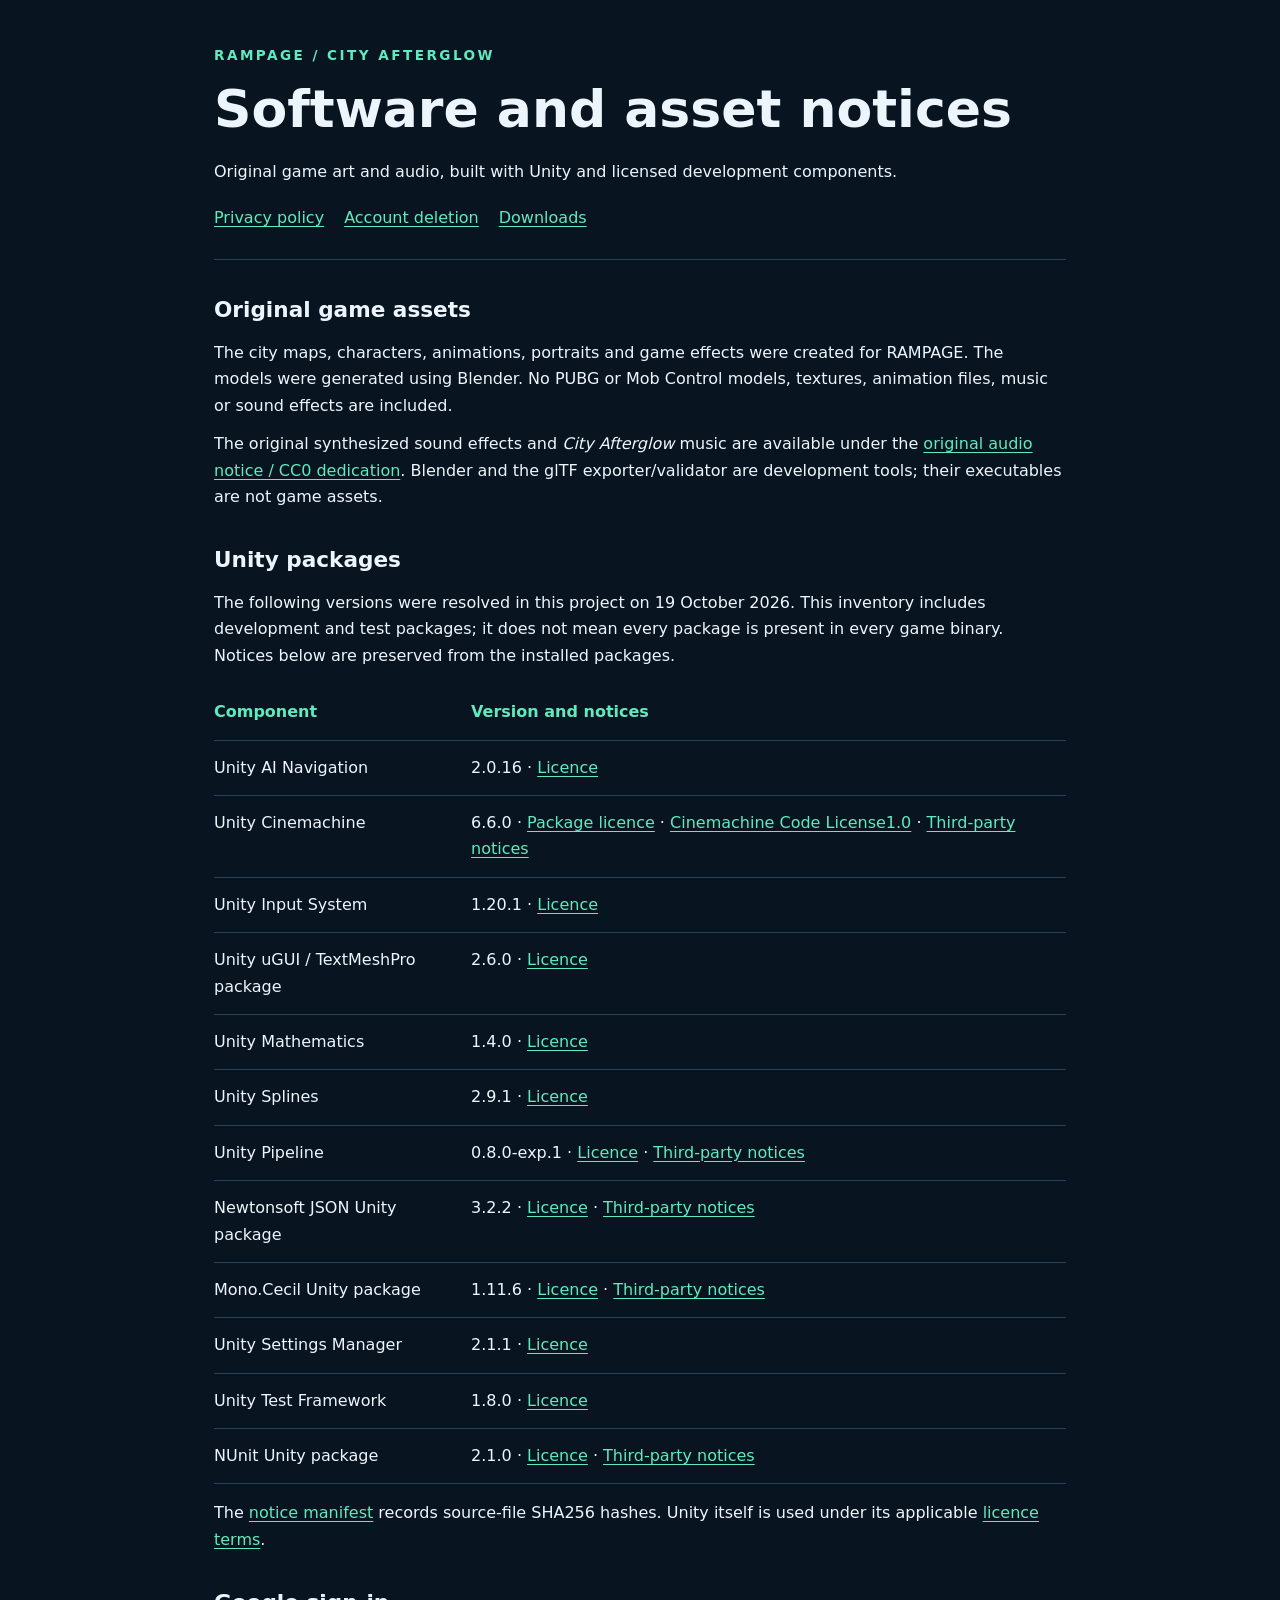
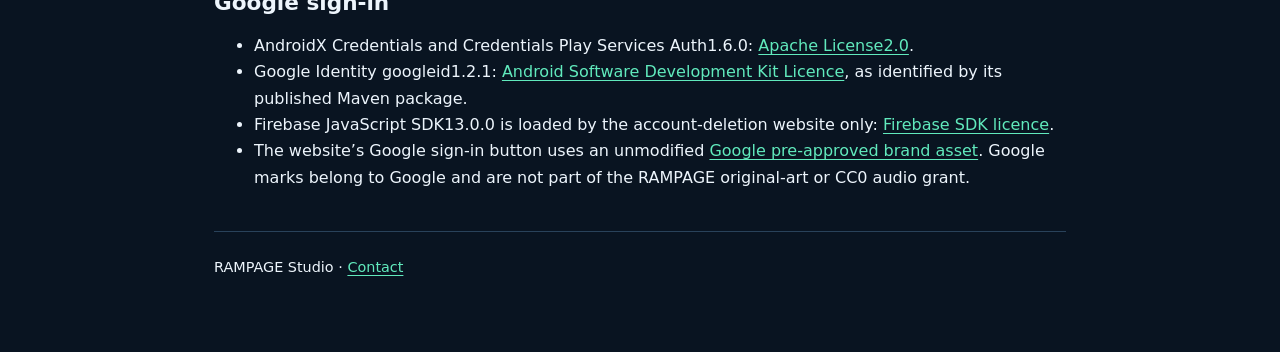
==== notices.html @ 4673a603 "Add RAMPAGE privacy, account deletion and software notices" ====
<!doctype html>
<html lang="en"><head><meta charset="utf-8"><meta name="viewport" content="width=device-width,initial-scale=1"><title>RAMPAGE — Software and asset notices</title><link rel="stylesheet" href="policy.css"></head>
<body><main><header><div class="brand">RAMPAGE / CITY AFTERGLOW</div><h1>Software and asset notices</h1><p>Original game art and audio, built with Unity and licensed development components.</p><nav aria-label="Policy navigation"><a href="privacy.html">Privacy policy</a><a href="account-deletion.html">Account deletion</a><a href="./">Downloads</a></nav></header>
<section><h2>Original game assets</h2><p>The city maps, characters, animations, portraits and game effects were created for RAMPAGE. The models were generated using Blender. No PUBG or Mob Control models, textures, animation files, music or sound effects are included.</p><p>The original synthesized sound effects and <em>City Afterglow</em> music are available under the <a href="notices/ORIGINAL-AUDIO-LICENSE.txt">original audio notice / CC0 dedication</a>. Blender and the glTF exporter/validator are development tools; their executables are not game assets.</p></section>
<section><h2>Unity packages</h2><p>The following versions were resolved in this project on 19 October 2026. This inventory includes development and test packages; it does not mean every package is present in every game binary. Notices below are preserved from the installed packages.</p>
<table><thead><tr><th scope="col">Component</th><th scope="col">Version and notices</th></tr></thead><tbody>
<tr><td>Unity AI Navigation</td><td>2.0.16 · <a href="notices/com.unity.ai.navigation-2.0.16-LICENSE.md">Licence</a></td></tr>
<tr><td>Unity Cinemachine</td><td>6.6.0 · <a href="notices/com.unity.cinemachine-6.6.0-LICENSE.md">Package licence</a> · <a href="notices/com.unity.cinemachine-6.6.0-license.txt">Cinemachine Code License1.0</a> · <a href="notices/com.unity.cinemachine-6.6.0-Third_Party_Notices.md">Third-party notices</a></td></tr>
<tr><td>Unity Input System</td><td>1.20.1 · <a href="notices/com.unity.inputsystem-1.20.1-LICENSE.md">Licence</a></td></tr>
<tr><td>Unity uGUI / TextMeshPro package</td><td>2.6.0 · <a href="notices/com.unity.ugui-2.6.0-LICENSE.md">Licence</a></td></tr>
<tr><td>Unity Mathematics</td><td>1.4.0 · <a href="notices/com.unity.mathematics-1.4.0-LICENSE.md">Licence</a></td></tr>
<tr><td>Unity Splines</td><td>2.9.1 · <a href="notices/com.unity.splines-2.9.1-LICENSE.md">Licence</a></td></tr>
<tr><td>Unity Pipeline</td><td>0.8.0-exp.1 · <a href="notices/com.unity.pipeline-0.8.0-exp.1-LICENSE.md">Licence</a> · <a href="notices/com.unity.pipeline-0.8.0-exp.1-Third_Party_Notices.md">Third-party notices</a></td></tr>
<tr><td>Newtonsoft JSON Unity package</td><td>3.2.2 · <a href="notices/com.unity.nuget.newtonsoft-json-3.2.2-LICENSE.md">Licence</a> · <a href="notices/com.unity.nuget.newtonsoft-json-3.2.2-Third_Party_Notices.md">Third-party notices</a></td></tr>
<tr><td>Mono.Cecil Unity package</td><td>1.11.6 · <a href="notices/com.unity.nuget.mono-cecil-1.11.6-LICENSE.md">Licence</a> · <a href="notices/com.unity.nuget.mono-cecil-1.11.6-Third_Party_Notices.md">Third-party notices</a></td></tr>
<tr><td>Unity Settings Manager</td><td>2.1.1 · <a href="notices/com.unity.settings-manager-2.1.1-LICENSE.md">Licence</a></td></tr>
<tr><td>Unity Test Framework</td><td>1.8.0 · <a href="notices/com.unity.test-framework-1.8.0-LICENSE.md">Licence</a></td></tr>
<tr><td>NUnit Unity package</td><td>2.1.0 · <a href="notices/com.unity.ext.nunit-2.1.0-LICENSE.md">Licence</a> · <a href="notices/com.unity.ext.nunit-2.1.0-Third_Party_Notices.md">Third-party notices</a></td></tr>
</tbody></table><p>The <a href="notices-manifest.json">notice manifest</a> records source-file SHA256 hashes. Unity itself is used under its applicable <a href="https://unity.com/legal/terms-of-service">licence terms</a>.</p></section>
<section><h2>Google sign-in</h2><ul>
<li>AndroidX Credentials and Credentials Play Services Auth1.6.0: <a href="notices/Apache-2.0.txt">Apache License2.0</a>.</li>
<li>Google Identity googleid1.2.1: <a href="https://developer.android.com/studio/terms.html">Android Software Development Kit Licence</a>, as identified by its published Maven package.</li>
<li>Firebase JavaScript SDK13.0.0 is loaded by the account-deletion website only: <a href="notices/firebase-js-sdk-LICENSE.txt">Firebase SDK licence</a>.</li>
<li>The website’s Google sign-in button uses an unmodified <a href="https://developers.google.com/identity/branding-guidelines">Google pre-approved brand asset</a>. Google marks belong to Google and are not part of the RAMPAGE original-art or CC0 audio grant.</li>
</ul></section><footer>RAMPAGE Studio · <a href="mailto:nisargpatel0505@gmail.com">Contact</a></footer></main></body></html>
---- policy.css ----
:root{color-scheme:dark;--ink:#091421;--panel:#112339;--text:#edf5fc;--muted:#b4c8da;--mint:#61eabd;--line:#29425a;--red:#ffb3a9;font-family:system-ui,-apple-system,BlinkMacSystemFont,"Segoe UI",sans-serif}*{box-sizing:border-box}body{margin:0;background:var(--ink);color:var(--text);line-height:1.65}main{max-width:900px;margin:auto;padding:44px 24px 72px}header{border-bottom:1px solid var(--line);padding-bottom:28px;margin-bottom:28px}.brand{color:var(--mint);font-weight:800;letter-spacing:.18em;font-size:.85rem}h1{font-size:clamp(2rem,6vw,3.25rem);line-height:1.12;margin:14px 0 20px}h2{font-size:1.35rem;margin:32px 0 10px}h3{font-size:1.05rem}p,ul,ol{margin:12px 0}a{color:var(--mint);text-underline-offset:3px}a:hover{color:white}nav{display:flex;gap:20px;flex-wrap:wrap;margin-top:20px}.lede{font-size:1.15rem;max-width:760px}.muted,small{color:var(--muted)}.card{background:var(--panel);border:1px solid var(--line);border-radius:18px;padding:22px;margin:22px 0}.card h2:first-child{margin-top:0}table{width:100%;border-collapse:collapse;margin:16px 0}th,td{text-align:left;vertical-align:top;border-bottom:1px solid var(--line);padding:14px 10px}th{color:var(--mint)}th:first-child,td:first-child{padding-left:0;width:29%}button,.button{font:inherit;font-weight:700;line-height:1.3;border:1px solid var(--line);border-radius:12px;background:var(--mint);color:var(--ink);padding:14px 20px;cursor:pointer;display:inline-block;text-decoration:none;min-height:48px}button:disabled{opacity:.5;cursor:default}.secondary{background:transparent;color:var(--text)}.danger{background:var(--red);color:#32100c}.actions{display:flex;gap:12px;flex-wrap:wrap;margin:20px 0}.check{display:flex;align-items:flex-start;gap:12px;padding:16px 0}.check input{width:22px;height:22px;flex:0 0 22px;margin-top:3px;accent-color:var(--mint)}:focus-visible{outline:3px solid var(--mint);outline-offset:4px}[hidden]{display:none!important}.status{min-height:3rem;color:var(--mint);white-space:pre-line}.error{color:var(--red)}.identity{font-size:1.15rem;font-weight:700;overflow-wrap:anywhere}footer{border-top:1px solid var(--line);padding-top:24px;margin-top:40px;font-size:.9rem}code{overflow-wrap:anywhere}details{margin:18px 0}summary{cursor:pointer;color:var(--muted)}@media(max-width:540px){main{padding:28px 18px 48px}.card{padding:18px}th,td{padding:12px 5px}.actions>button,.actions>.button{width:100%;text-align:center}}
.google-button{background:#fff;border:0;padding:0;line-height:0;min-height:0;width:auto!important;border-radius:4px}.google-button img{display:block;width:189px;height:auto}
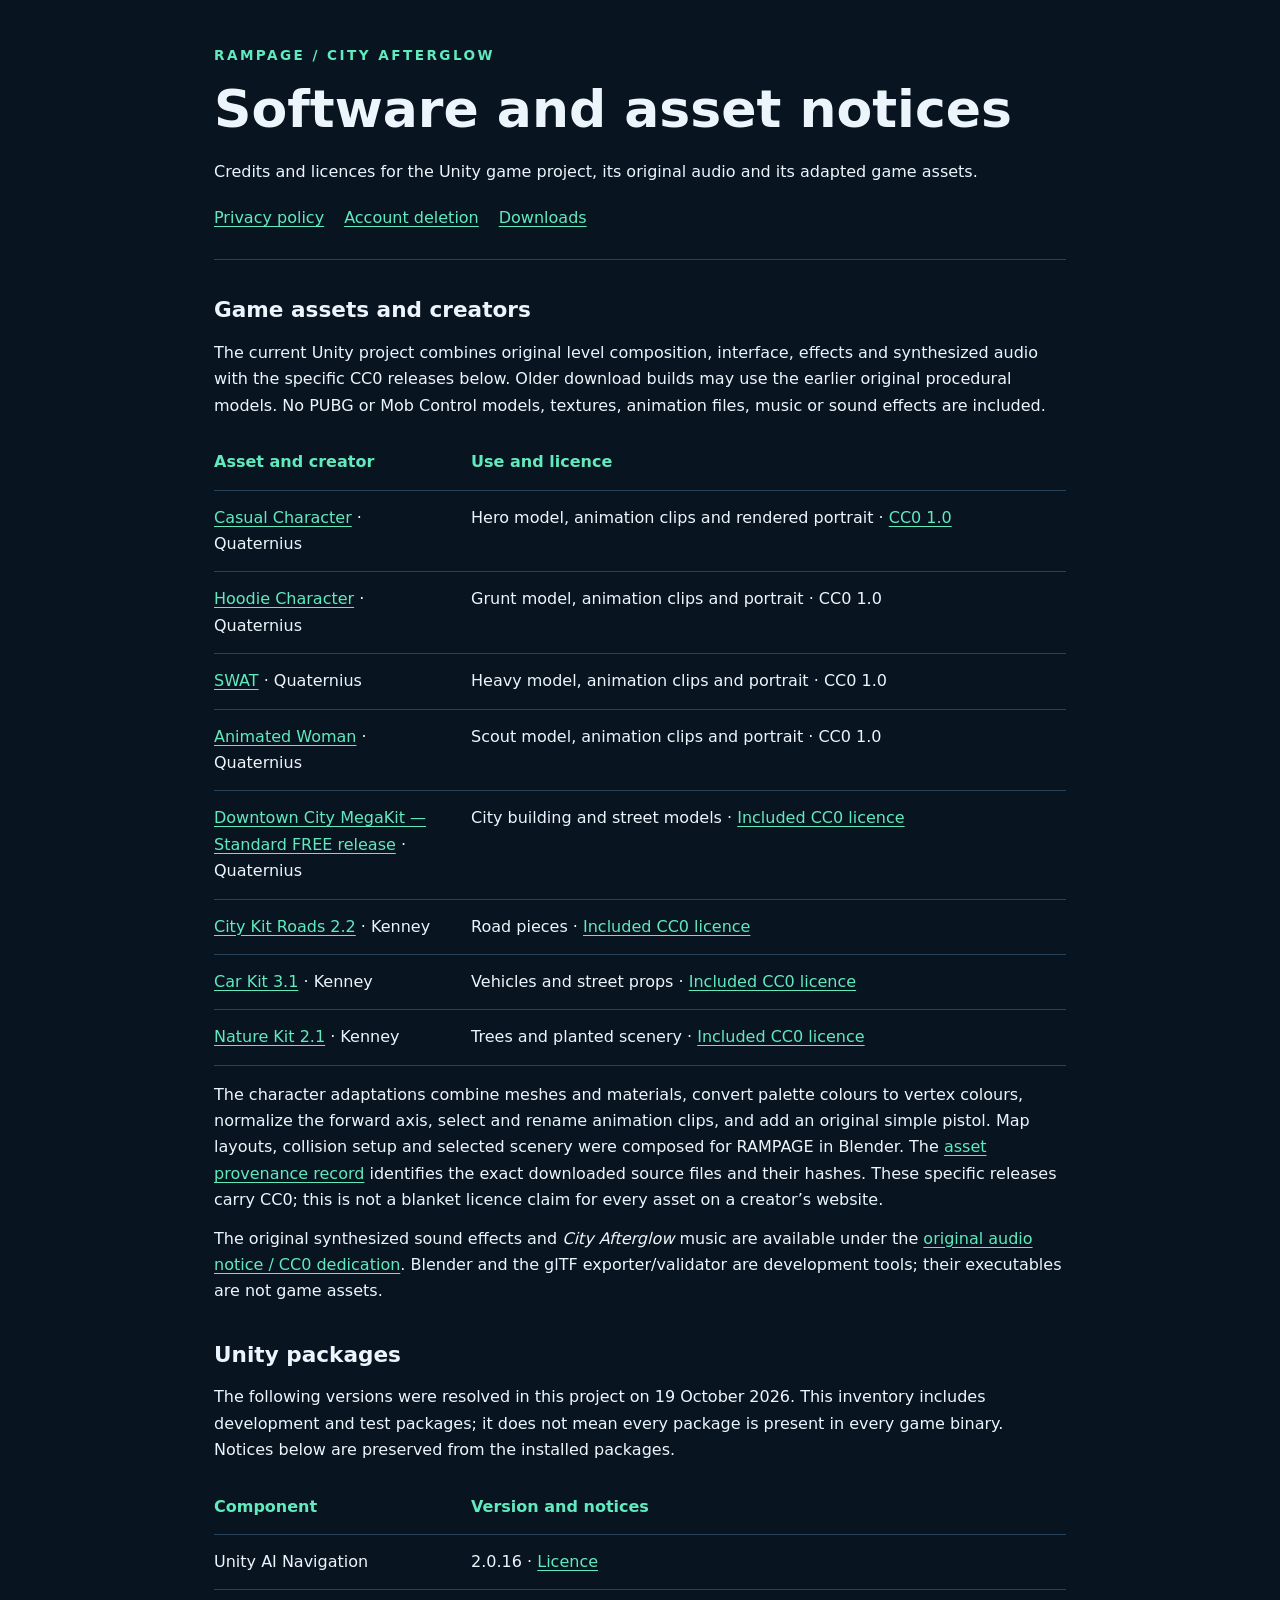
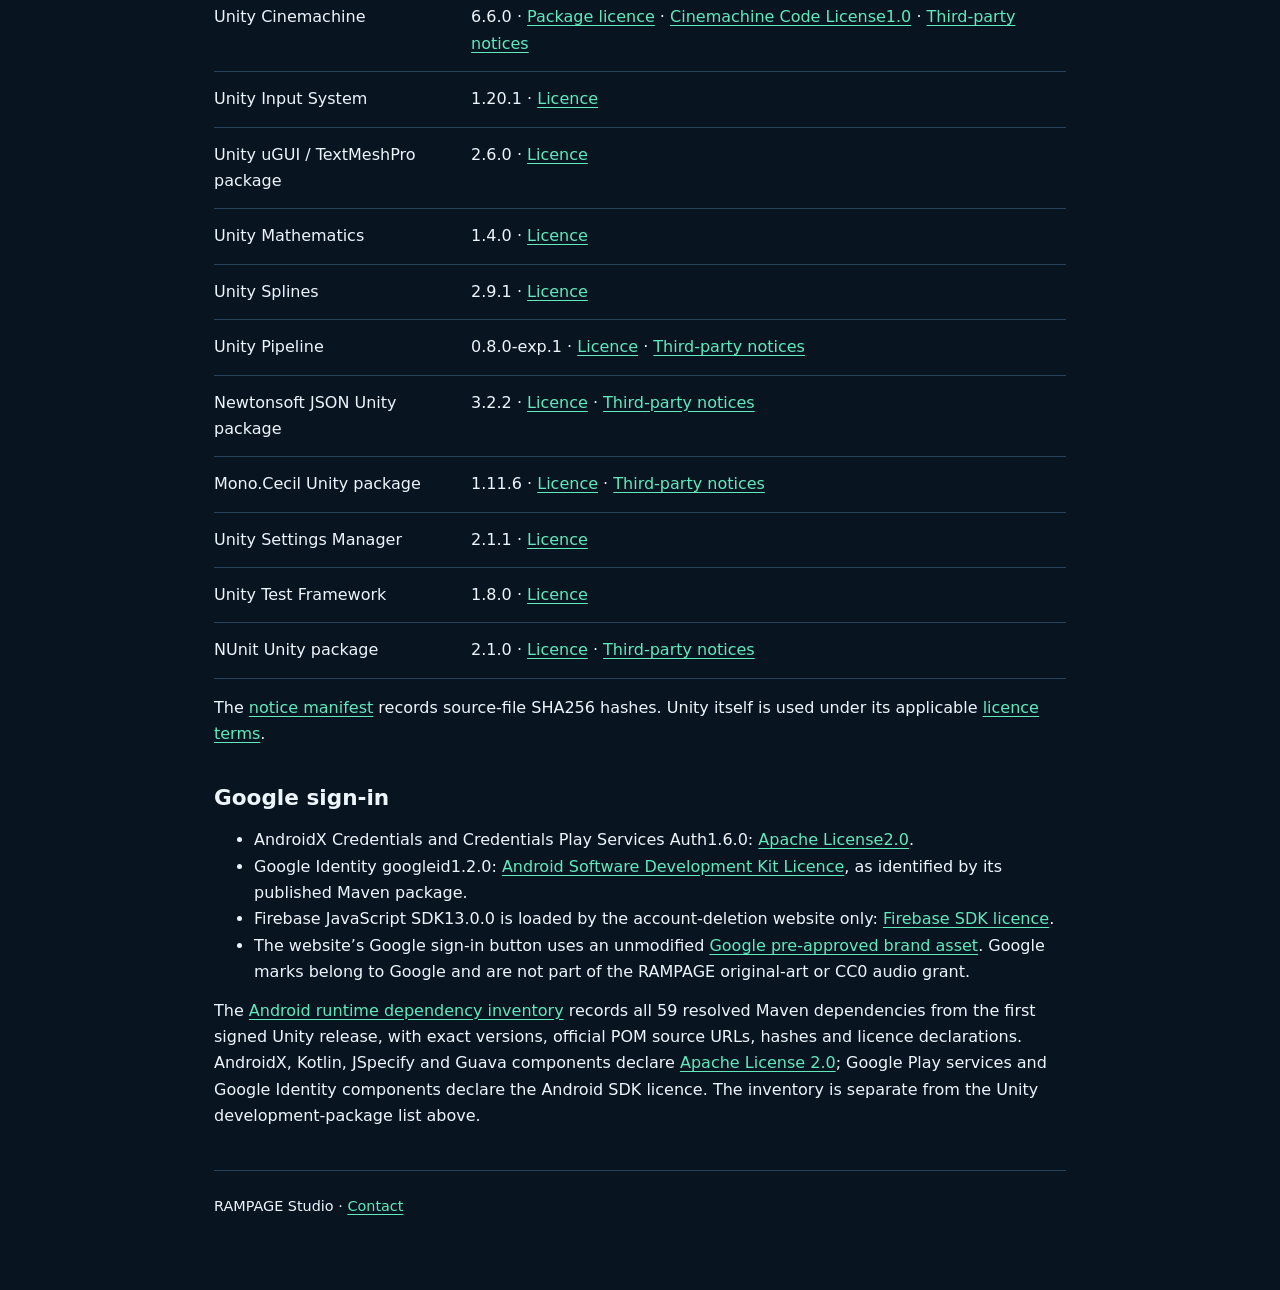
==== commit d47d4f76: "Credit CC0 game assets and record resolved Android dependencies" ====
--- a/notices.html
+++ b/notices.html
@@ -1,7 +1,18 @@
 <!doctype html>
 <html lang="en"><head><meta charset="utf-8"><meta name="viewport" content="width=device-width,initial-scale=1"><title>RAMPAGE — Software and asset notices</title><link rel="stylesheet" href="policy.css"></head>
-<body><main><header><div class="brand">RAMPAGE / CITY AFTERGLOW</div><h1>Software and asset notices</h1><p>Original game art and audio, built with Unity and licensed development components.</p><nav aria-label="Policy navigation"><a href="privacy.html">Privacy policy</a><a href="account-deletion.html">Account deletion</a><a href="./">Downloads</a></nav></header>
-<section><h2>Original game assets</h2><p>The city maps, characters, animations, portraits and game effects were created for RAMPAGE. The models were generated using Blender. No PUBG or Mob Control models, textures, animation files, music or sound effects are included.</p><p>The original synthesized sound effects and <em>City Afterglow</em> music are available under the <a href="notices/ORIGINAL-AUDIO-LICENSE.txt">original audio notice / CC0 dedication</a>. Blender and the glTF exporter/validator are development tools; their executables are not game assets.</p></section>
+<body><main><header><div class="brand">RAMPAGE / CITY AFTERGLOW</div><h1>Software and asset notices</h1><p>Credits and licences for the Unity game project, its original audio and its adapted game assets.</p><nav aria-label="Policy navigation"><a href="privacy.html">Privacy policy</a><a href="account-deletion.html">Account deletion</a><a href="./">Downloads</a></nav></header>
+<section><h2>Game assets and creators</h2><p>The current Unity project combines original level composition, interface, effects and synthesized audio with the specific CC0 releases below. Older download builds may use the earlier original procedural models. No PUBG or Mob Control models, textures, animation files, music or sound effects are included.</p>
+<table><thead><tr><th scope="col">Asset and creator</th><th scope="col">Use and licence</th></tr></thead><tbody>
+<tr><td><a href="https://poly.pizza/m/kZ3DmIoGip">Casual Character</a> · Quaternius</td><td>Hero model, animation clips and rendered portrait · <a href="notices/CC0-1.0.txt">CC0 1.0</a></td></tr>
+<tr><td><a href="https://poly.pizza/m/gKLBoRsyKe">Hoodie Character</a> · Quaternius</td><td>Grunt model, animation clips and portrait · CC0 1.0</td></tr>
+<tr><td><a href="https://poly.pizza/m/Btfn3G5Xv4">SWAT</a> · Quaternius</td><td>Heavy model, animation clips and portrait · CC0 1.0</td></tr>
+<tr><td><a href="https://poly.pizza/m/qJ2gsTUBHL">Animated Woman</a> · Quaternius</td><td>Scout model, animation clips and portrait · CC0 1.0</td></tr>
+<tr><td><a href="https://quaternius.com/packs/downtowncitymegakit.html">Downtown City MegaKit — Standard FREE release</a> · Quaternius</td><td>City building and street models · <a href="notices/Quaternius-Downtown-Standard-LICENSE.txt">Included CC0 licence</a></td></tr>
+<tr><td><a href="https://kenney.nl/assets/city-kit-roads">City Kit Roads 2.2</a> · Kenney</td><td>Road pieces · <a href="notices/Kenney-City-Roads-2.2-LICENSE.txt">Included CC0 licence</a></td></tr>
+<tr><td><a href="https://kenney.nl/assets/car-kit">Car Kit 3.1</a> · Kenney</td><td>Vehicles and street props · <a href="notices/Kenney-Car-Kit-3.1-LICENSE.txt">Included CC0 licence</a></td></tr>
+<tr><td><a href="https://kenney.nl/assets/nature-kit">Nature Kit 2.1</a> · Kenney</td><td>Trees and planted scenery · <a href="notices/Kenney-Nature-Kit-2.1-LICENSE.txt">Included CC0 licence</a></td></tr>
+</tbody></table><p>The character adaptations combine meshes and materials, convert palette colours to vertex colours, normalize the forward axis, select and rename animation clips, and add an original simple pistol. Map layouts, collision setup and selected scenery were composed for RAMPAGE in Blender. The <a href="asset-provenance.json">asset provenance record</a> identifies the exact downloaded source files and their hashes. These specific releases carry CC0; this is not a blanket licence claim for every asset on a creator’s website.</p>
+<p>The original synthesized sound effects and <em>City Afterglow</em> music are available under the <a href="notices/ORIGINAL-AUDIO-LICENSE.txt">original audio notice / CC0 dedication</a>. Blender and the glTF exporter/validator are development tools; their executables are not game assets.</p></section>
 <section><h2>Unity packages</h2><p>The following versions were resolved in this project on 19 October 2026. This inventory includes development and test packages; it does not mean every package is present in every game binary. Notices below are preserved from the installed packages.</p>
 <table><thead><tr><th scope="col">Component</th><th scope="col">Version and notices</th></tr></thead><tbody>
 <tr><td>Unity AI Navigation</td><td>2.0.16 · <a href="notices/com.unity.ai.navigation-2.0.16-LICENSE.md">Licence</a></td></tr>
@@ -19,7 +30,7 @@
 </tbody></table><p>The <a href="notices-manifest.json">notice manifest</a> records source-file SHA256 hashes. Unity itself is used under its applicable <a href="https://unity.com/legal/terms-of-service">licence terms</a>.</p></section>
 <section><h2>Google sign-in</h2><ul>
 <li>AndroidX Credentials and Credentials Play Services Auth1.6.0: <a href="notices/Apache-2.0.txt">Apache License2.0</a>.</li>
-<li>Google Identity googleid1.2.1: <a href="https://developer.android.com/studio/terms.html">Android Software Development Kit Licence</a>, as identified by its published Maven package.</li>
+<li>Google Identity googleid1.2.0: <a href="https://developer.android.com/studio/terms.html">Android Software Development Kit Licence</a>, as identified by its published Maven package.</li>
 <li>Firebase JavaScript SDK13.0.0 is loaded by the account-deletion website only: <a href="notices/firebase-js-sdk-LICENSE.txt">Firebase SDK licence</a>.</li>
 <li>The website’s Google sign-in button uses an unmodified <a href="https://developers.google.com/identity/branding-guidelines">Google pre-approved brand asset</a>. Google marks belong to Google and are not part of the RAMPAGE original-art or CC0 audio grant.</li>
-</ul></section><footer>RAMPAGE Studio · <a href="mailto:nisargpatel0505@gmail.com">Contact</a></footer></main></body></html>
+</ul><p>The <a href="android-dependencies.json">Android runtime dependency inventory</a> records all 59 resolved Maven dependencies from the first signed Unity release, with exact versions, official POM source URLs, hashes and licence declarations. AndroidX, Kotlin, JSpecify and Guava components declare <a href="notices/Apache-2.0.txt">Apache License 2.0</a>; Google Play services and Google Identity components declare the Android SDK licence. The inventory is separate from the Unity development-package list above.</p></section><footer>RAMPAGE Studio · <a href="mailto:nisargpatel0505@gmail.com">Contact</a></footer></main></body></html>
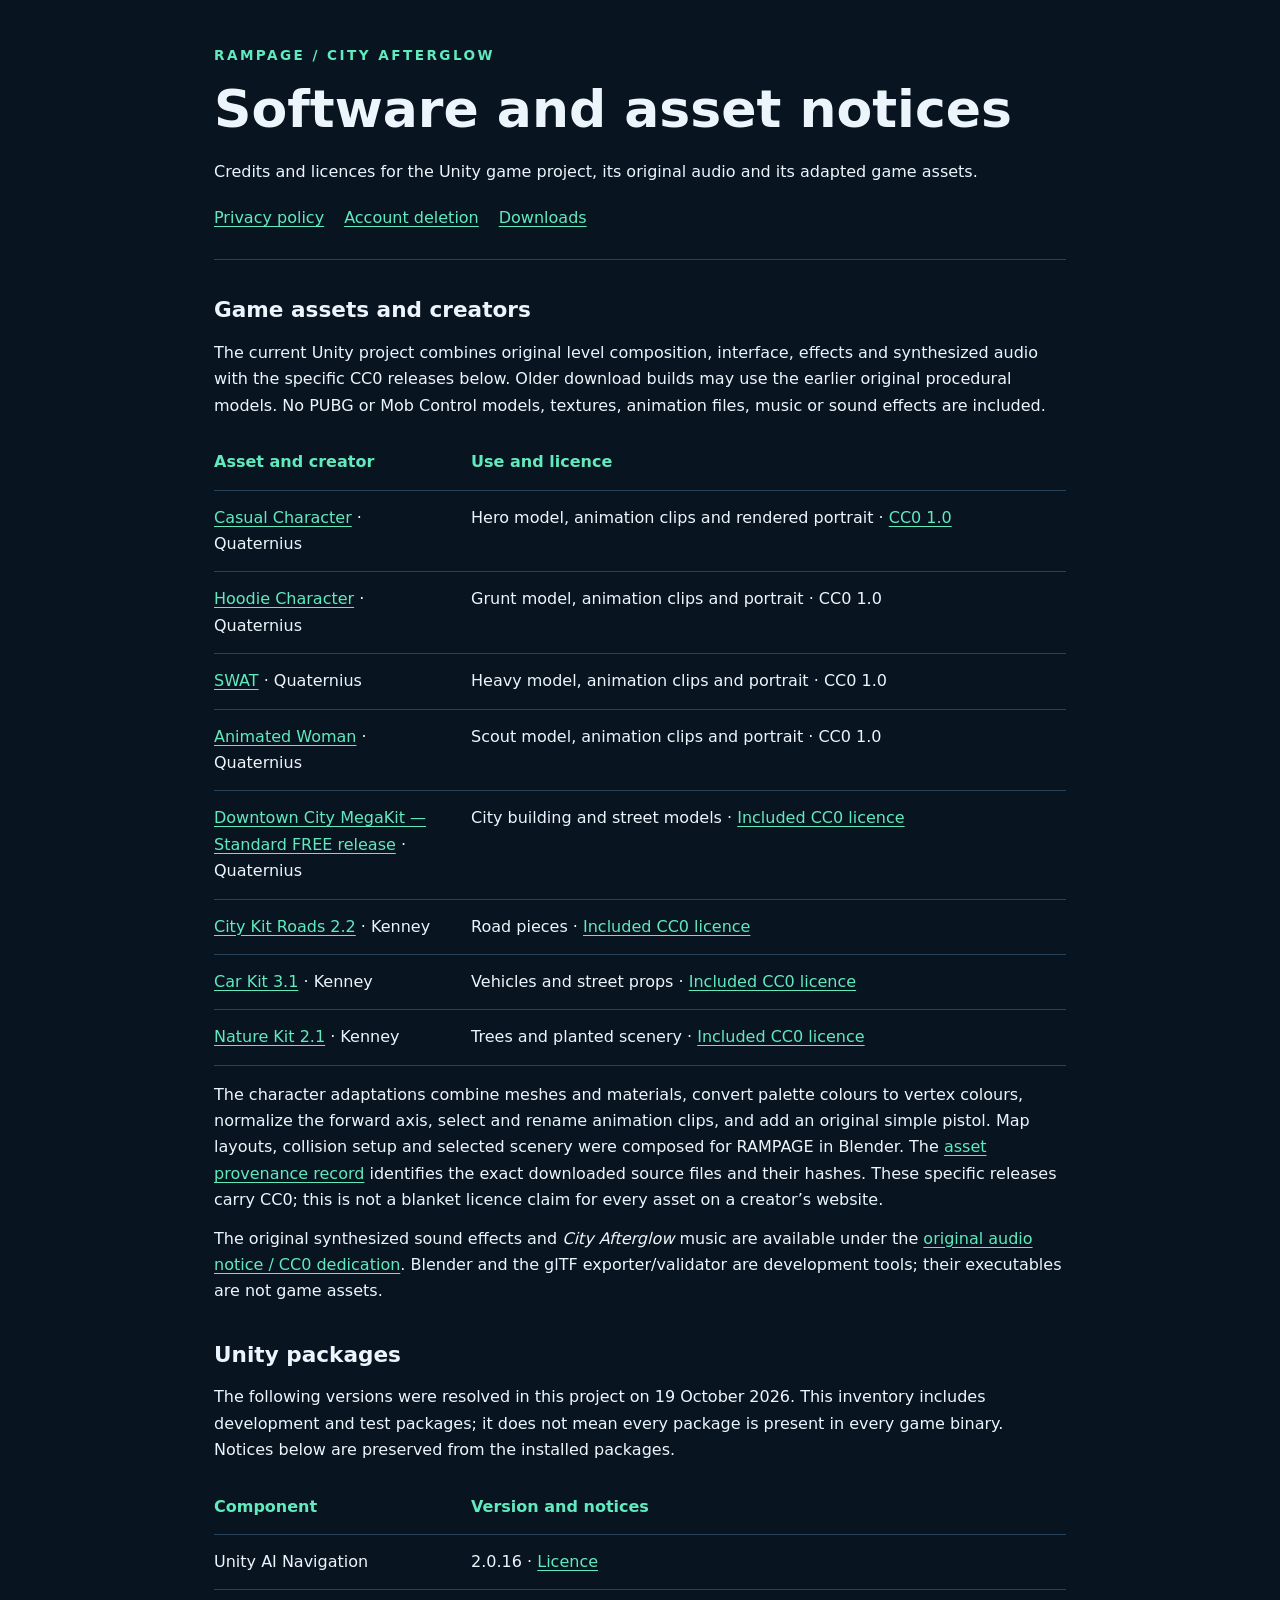
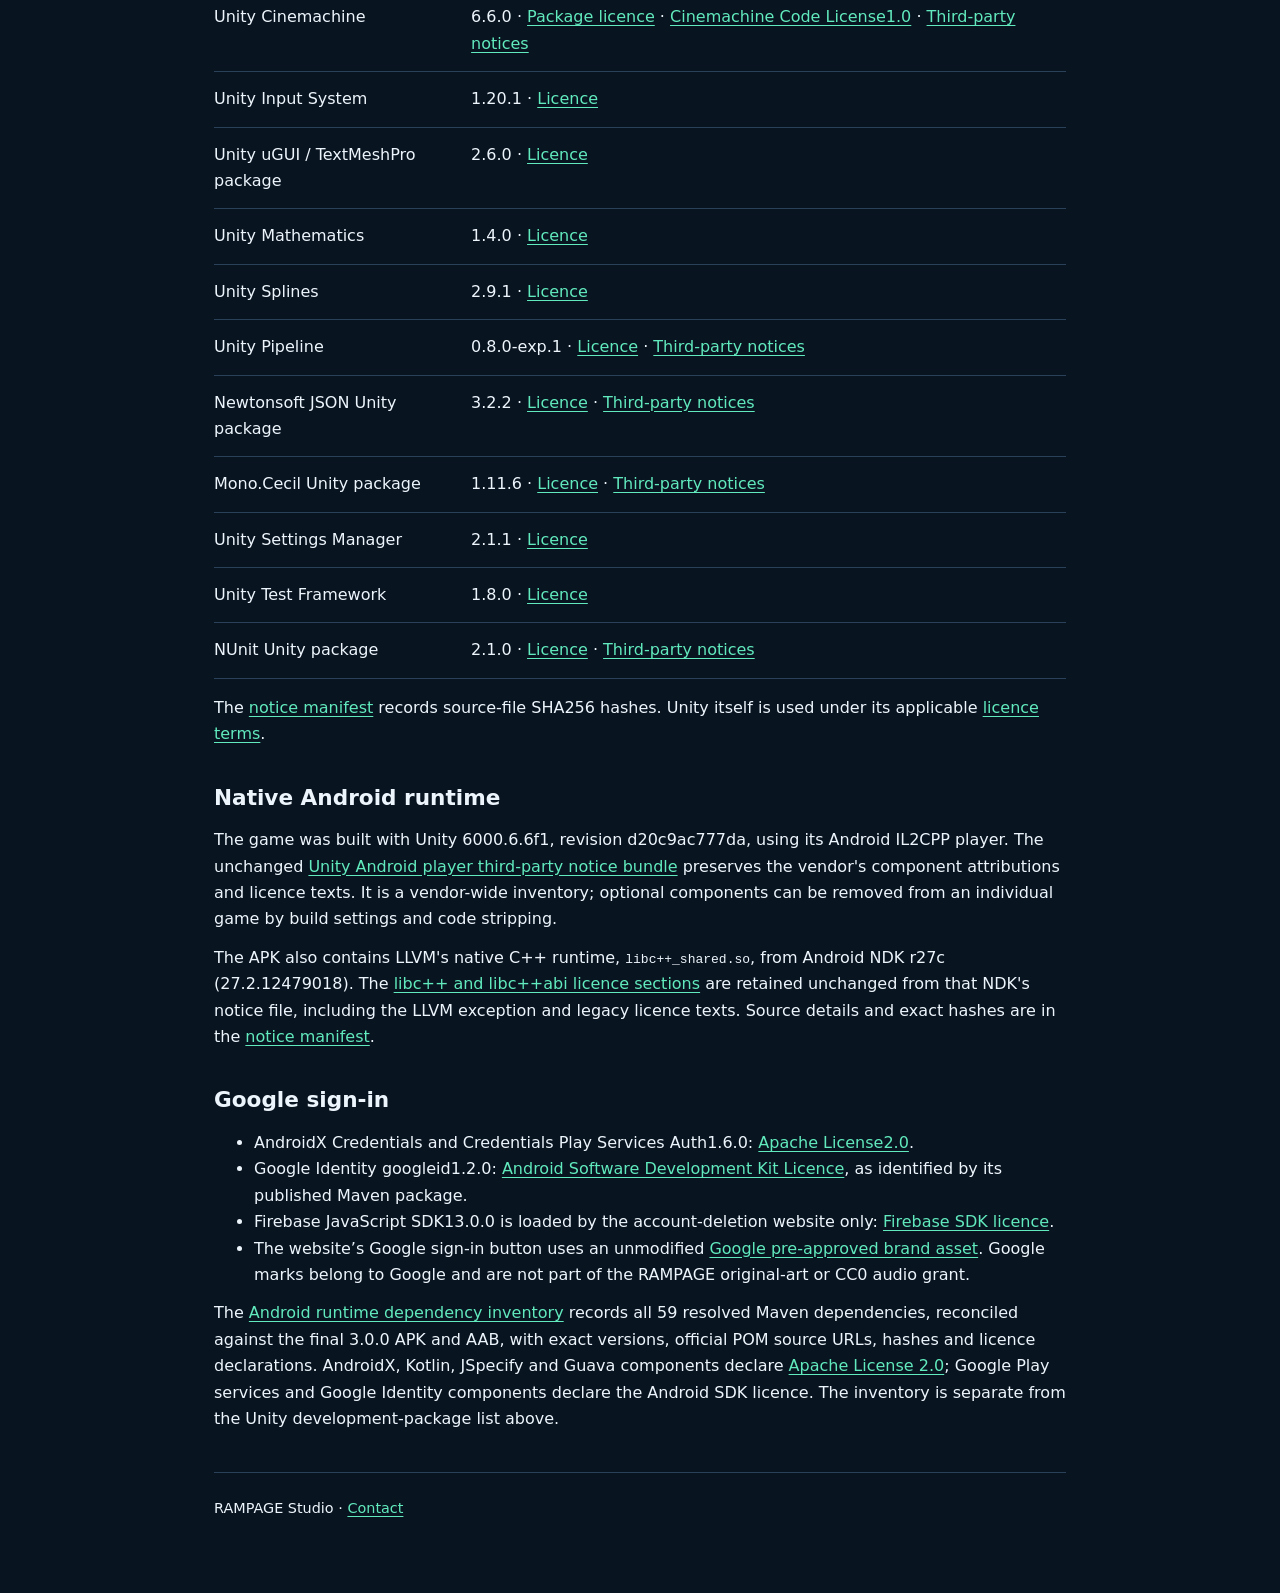
==== commit 00f867be: "Retain Unity Android player and NDK runtime notices" ====
--- a/notices.html
+++ b/notices.html
@@ -28,9 +28,10 @@
 <tr><td>Unity Test Framework</td><td>1.8.0 · <a href="notices/com.unity.test-framework-1.8.0-LICENSE.md">Licence</a></td></tr>
 <tr><td>NUnit Unity package</td><td>2.1.0 · <a href="notices/com.unity.ext.nunit-2.1.0-LICENSE.md">Licence</a> · <a href="notices/com.unity.ext.nunit-2.1.0-Third_Party_Notices.md">Third-party notices</a></td></tr>
 </tbody></table><p>The <a href="notices-manifest.json">notice manifest</a> records source-file SHA256 hashes. Unity itself is used under its applicable <a href="https://unity.com/legal/terms-of-service">licence terms</a>.</p></section>
+<section><h2>Native Android runtime</h2><p>The game was built with Unity 6000.6.6f1, revision d20c9ac777da, using its Android IL2CPP player. The unchanged <a href="notices/Unity-Player-Android-IL2CPP-6000.6.6f1-Third-Party-Notices.pdf">Unity Android player third-party notice bundle</a> preserves the vendor's component attributions and licence texts. It is a vendor-wide inventory; optional components can be removed from an individual game by build settings and code stripping.</p><p>The APK also contains LLVM's native C++ runtime, <code>libc++_shared.so</code>, from Android NDK r27c (27.2.12479018). The <a href="notices/NDK-r27c-libc++-libc++abi-LICENSE.txt">libc++ and libc++abi licence sections</a> are retained unchanged from that NDK's notice file, including the LLVM exception and legacy licence texts. Source details and exact hashes are in the <a href="notices-manifest.json">notice manifest</a>.</p></section>
 <section><h2>Google sign-in</h2><ul>
 <li>AndroidX Credentials and Credentials Play Services Auth1.6.0: <a href="notices/Apache-2.0.txt">Apache License2.0</a>.</li>
 <li>Google Identity googleid1.2.0: <a href="https://developer.android.com/studio/terms.html">Android Software Development Kit Licence</a>, as identified by its published Maven package.</li>
 <li>Firebase JavaScript SDK13.0.0 is loaded by the account-deletion website only: <a href="notices/firebase-js-sdk-LICENSE.txt">Firebase SDK licence</a>.</li>
 <li>The website’s Google sign-in button uses an unmodified <a href="https://developers.google.com/identity/branding-guidelines">Google pre-approved brand asset</a>. Google marks belong to Google and are not part of the RAMPAGE original-art or CC0 audio grant.</li>
-</ul><p>The <a href="android-dependencies.json">Android runtime dependency inventory</a> records all 59 resolved Maven dependencies from the first signed Unity release, with exact versions, official POM source URLs, hashes and licence declarations. AndroidX, Kotlin, JSpecify and Guava components declare <a href="notices/Apache-2.0.txt">Apache License 2.0</a>; Google Play services and Google Identity components declare the Android SDK licence. The inventory is separate from the Unity development-package list above.</p></section><footer>RAMPAGE Studio · <a href="mailto:nisargpatel0505@gmail.com">Contact</a></footer></main></body></html>
+</ul><p>The <a href="android-dependencies.json">Android runtime dependency inventory</a> records all 59 resolved Maven dependencies, reconciled against the final 3.0.0 APK and AAB, with exact versions, official POM source URLs, hashes and licence declarations. AndroidX, Kotlin, JSpecify and Guava components declare <a href="notices/Apache-2.0.txt">Apache License 2.0</a>; Google Play services and Google Identity components declare the Android SDK licence. The inventory is separate from the Unity development-package list above.</p></section><footer>RAMPAGE Studio · <a href="mailto:nisargpatel0505@gmail.com">Contact</a></footer></main></body></html>
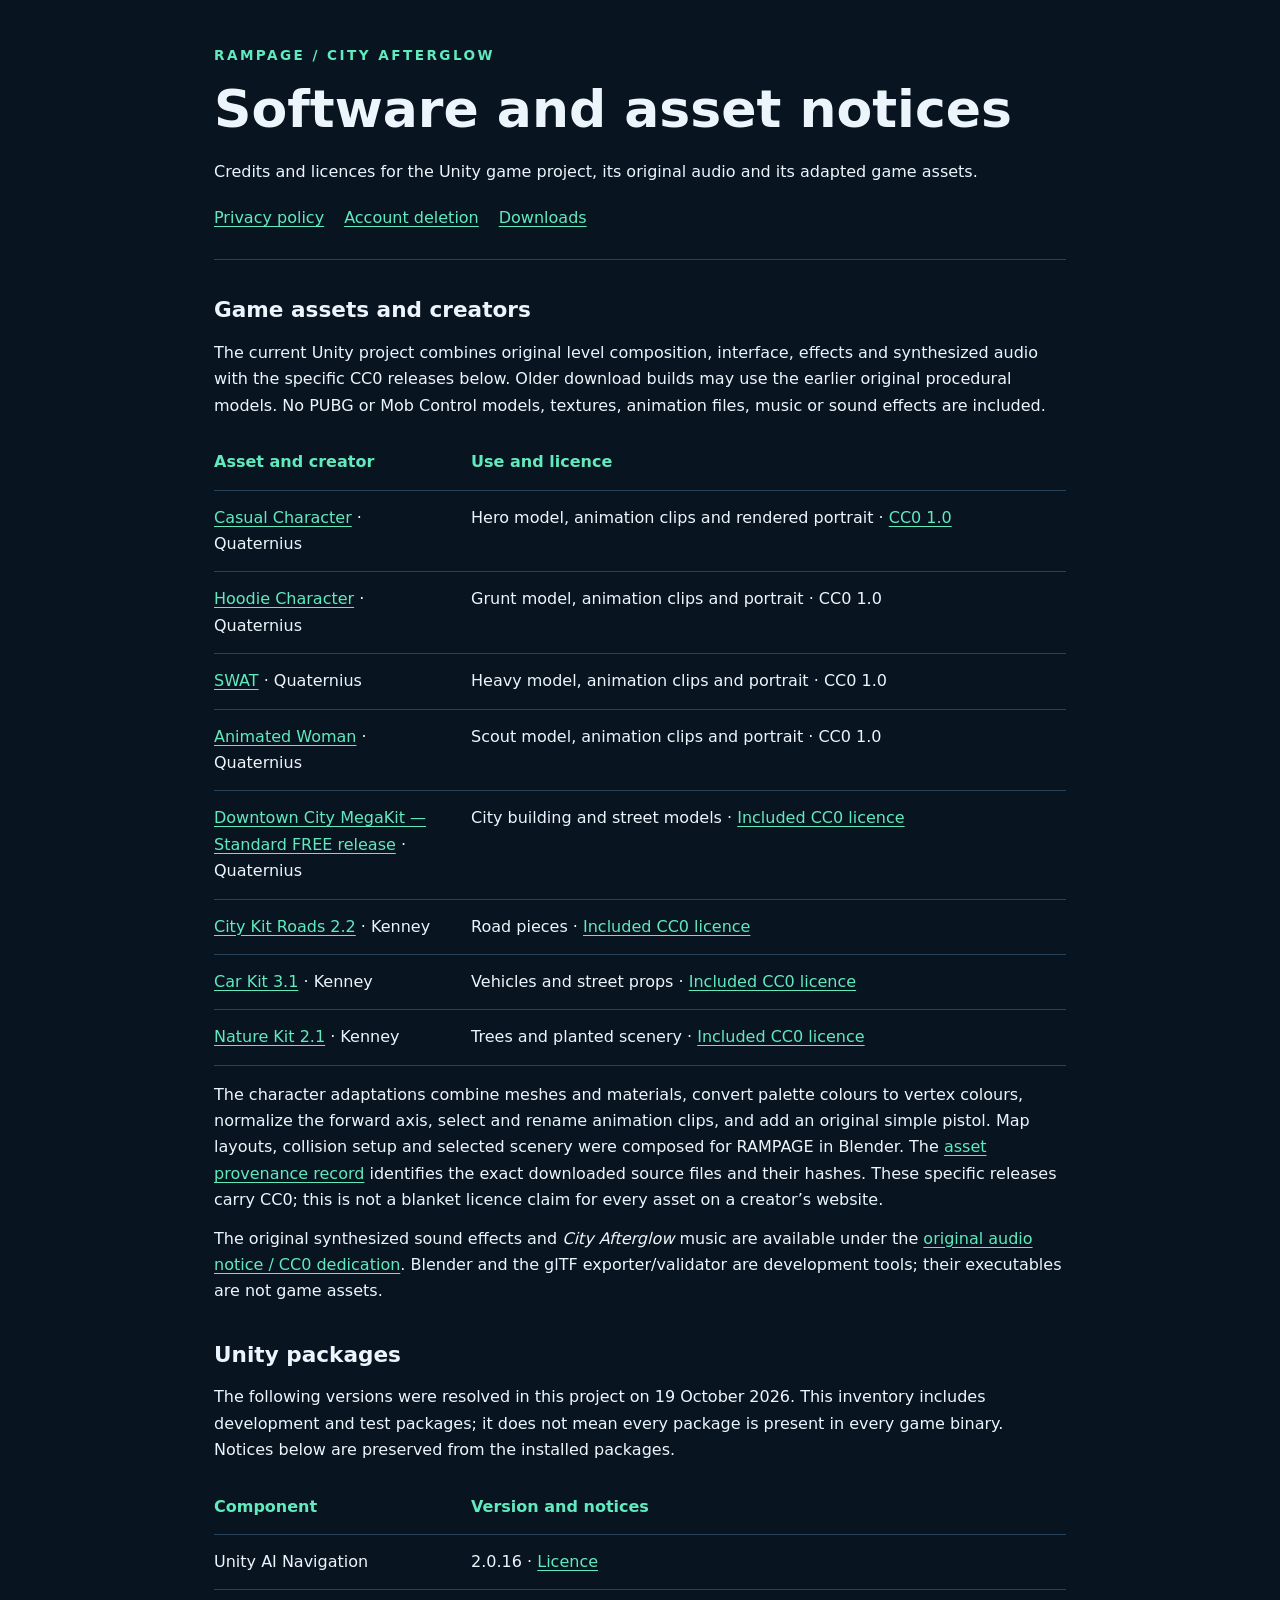
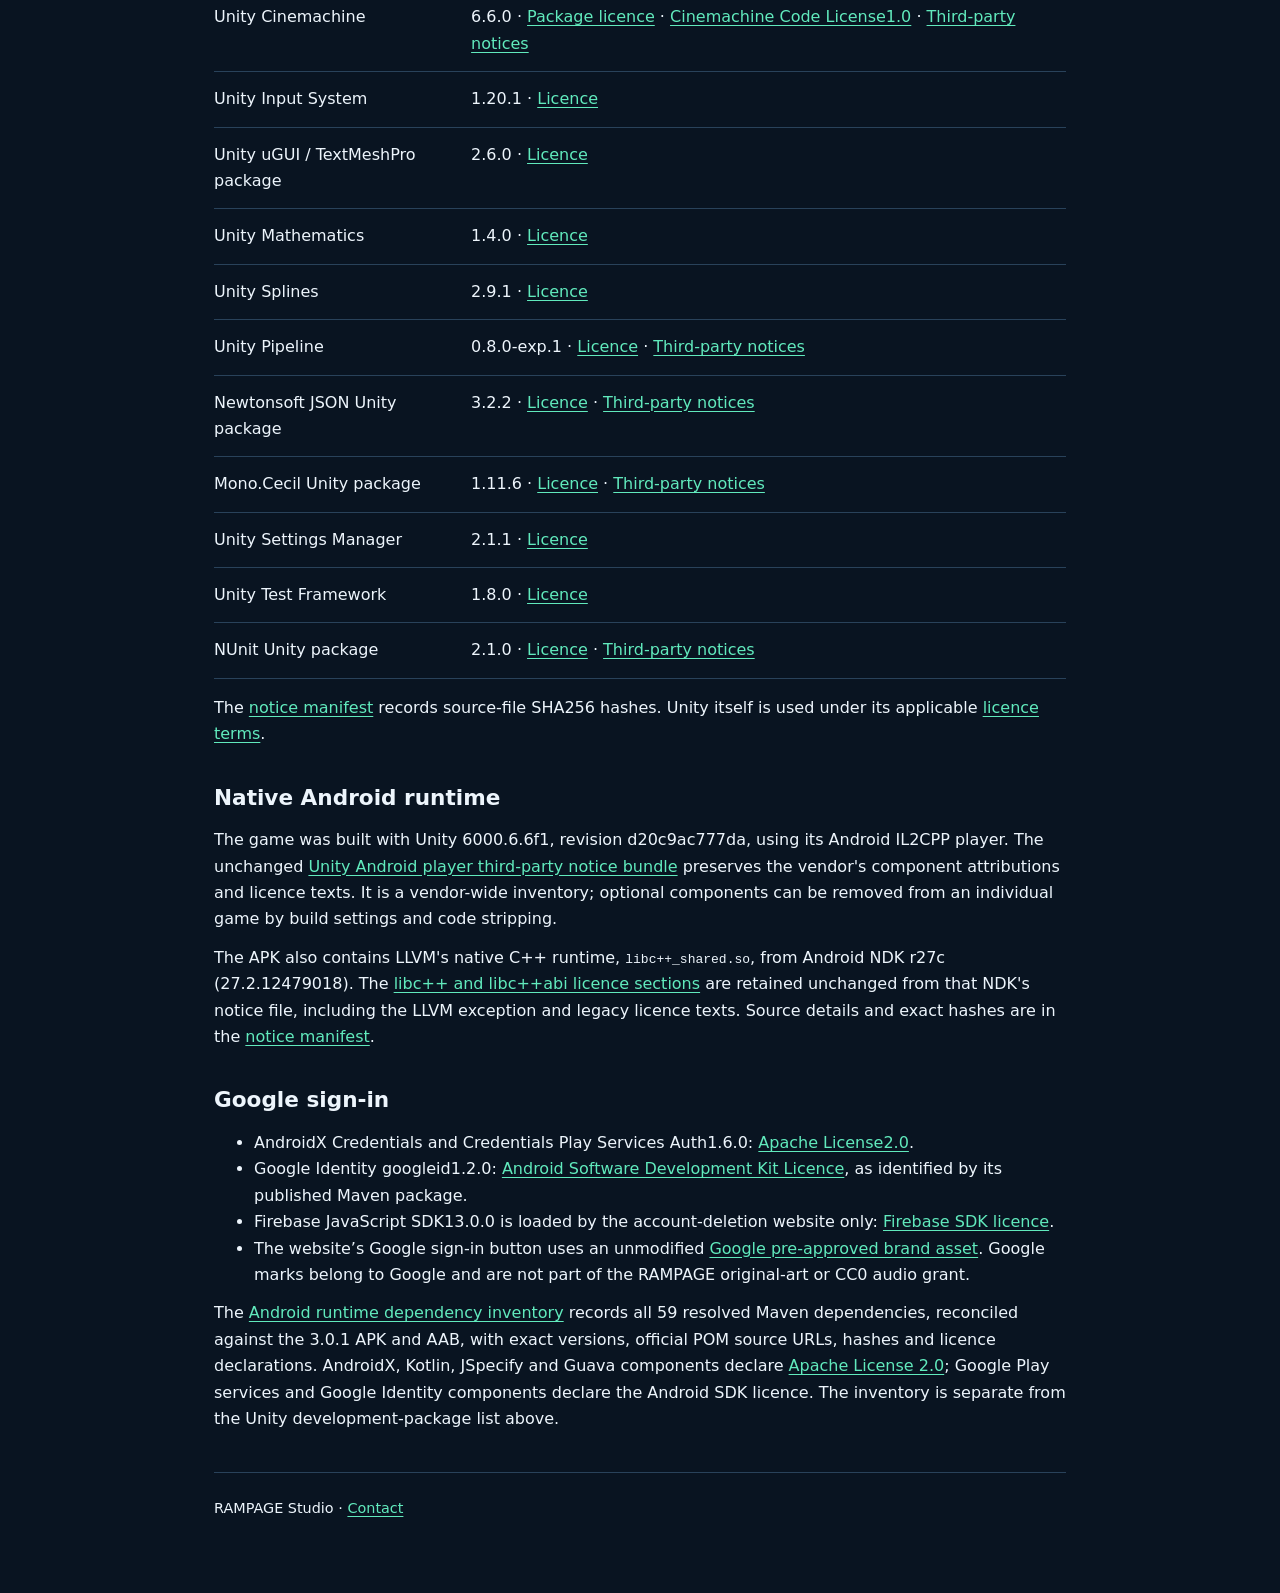
==== commit 2aab9cfc: "Reconcile notices with RAMPAGE 3.0.1 artifacts" ====
--- a/notices.html
+++ b/notices.html
@@ -34,4 +34,4 @@
 <li>Google Identity googleid1.2.0: <a href="https://developer.android.com/studio/terms.html">Android Software Development Kit Licence</a>, as identified by its published Maven package.</li>
 <li>Firebase JavaScript SDK13.0.0 is loaded by the account-deletion website only: <a href="notices/firebase-js-sdk-LICENSE.txt">Firebase SDK licence</a>.</li>
 <li>The website’s Google sign-in button uses an unmodified <a href="https://developers.google.com/identity/branding-guidelines">Google pre-approved brand asset</a>. Google marks belong to Google and are not part of the RAMPAGE original-art or CC0 audio grant.</li>
-</ul><p>The <a href="android-dependencies.json">Android runtime dependency inventory</a> records all 59 resolved Maven dependencies, reconciled against the final 3.0.0 APK and AAB, with exact versions, official POM source URLs, hashes and licence declarations. AndroidX, Kotlin, JSpecify and Guava components declare <a href="notices/Apache-2.0.txt">Apache License 2.0</a>; Google Play services and Google Identity components declare the Android SDK licence. The inventory is separate from the Unity development-package list above.</p></section><footer>RAMPAGE Studio · <a href="mailto:nisargpatel0505@gmail.com">Contact</a></footer></main></body></html>
+</ul><p>The <a href="android-dependencies.json">Android runtime dependency inventory</a> records all 59 resolved Maven dependencies, reconciled against the 3.0.1 APK and AAB, with exact versions, official POM source URLs, hashes and licence declarations. AndroidX, Kotlin, JSpecify and Guava components declare <a href="notices/Apache-2.0.txt">Apache License 2.0</a>; Google Play services and Google Identity components declare the Android SDK licence. The inventory is separate from the Unity development-package list above.</p></section><footer>RAMPAGE Studio · <a href="mailto:nisargpatel0505@gmail.com">Contact</a></footer></main></body></html>
